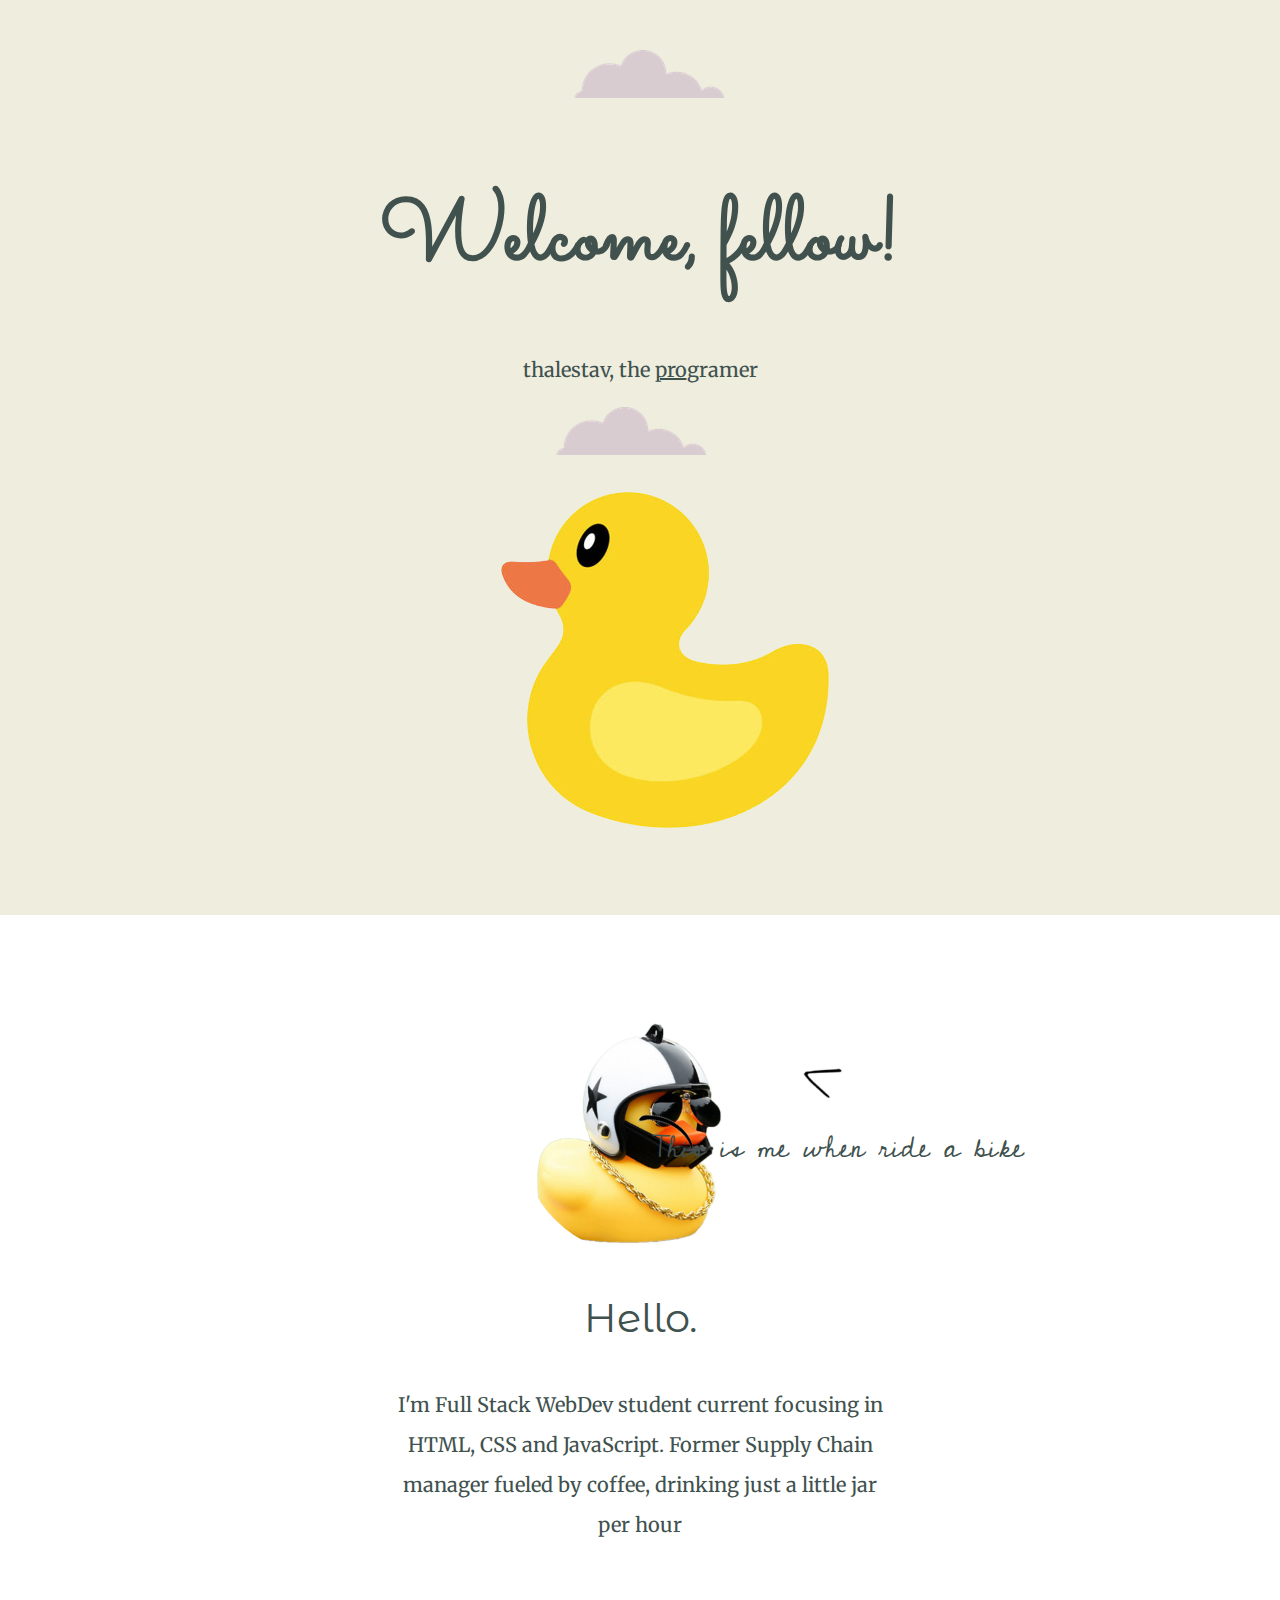
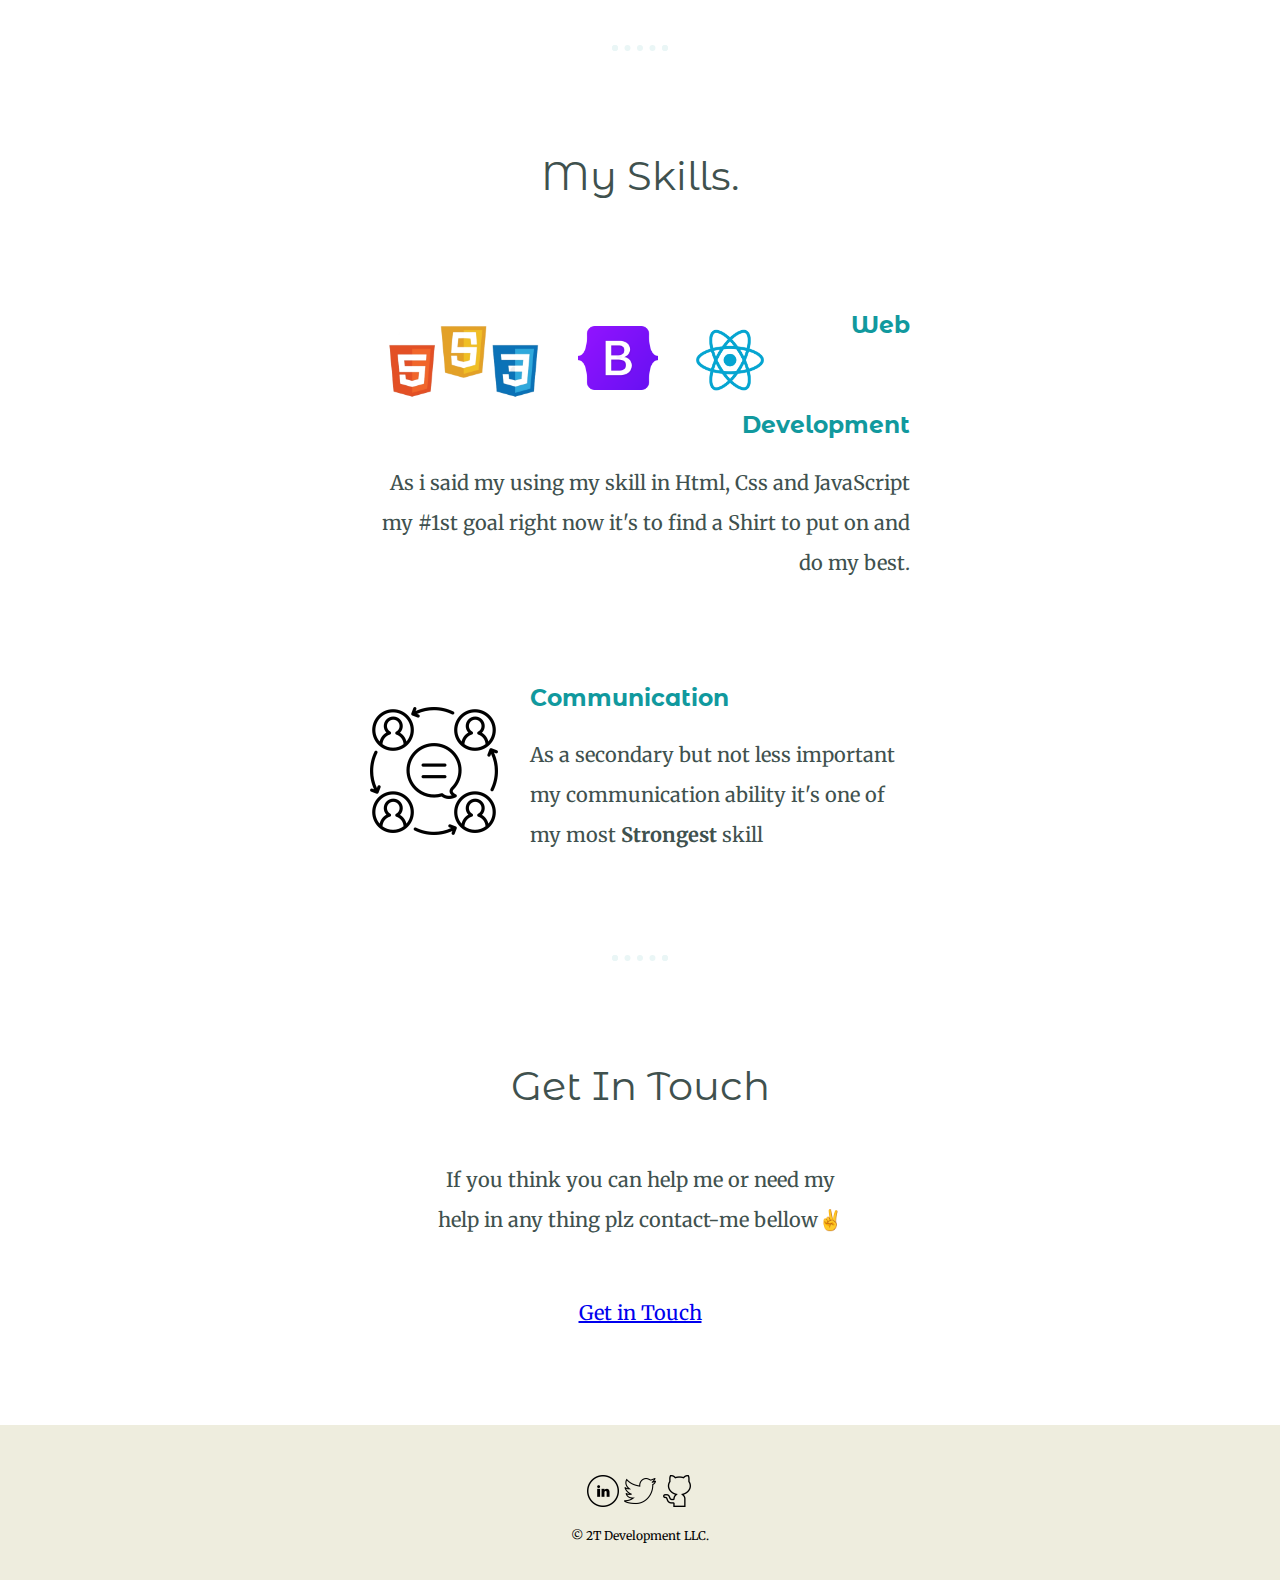
==== index.html @ 765ddc10 "html" ====
<!DOCTYPE html>
<html lang="en">
    <head>
        <meta charset="UTF-8">
        <meta http-equiv="X-UA-Compatible" content="IE=edge">
        <meta name="viewport" content="width=device-width, initial-scale=1.0">
        <title>Thales Tavares</title>
        <link href="https://cdn.jsdelivr.net/npm/bootstrap@5.1.3/dist/css/bootstrap.min.css" rel="stylesheet" integrity="sha384-1BmE4kWBq78iYhFldvKuhfTAU6auU8tT94WrHftjDbrCEXSU1oBoqyl2QvZ6jIW3" crossorigin="anonymous">    
        <link rel="stylesheet" href="/css/styles.css">
        <link rel="icon" href="/images/android-chrome-192x192.png">
        <link rel="preconnect" href="https://fonts.googleapis.com">
        <link rel="preconnect" href="https://fonts.gstatic.com" crossorigin>
        <link href="https://fonts.googleapis.com/css2?family=Cedarville+Cursive&family=Merriweather&family=Montserrat+Alternates&family=Sacramento&display=swap" rel="stylesheet">
    </head>
    <body>
        <div class="top-container">
            <img class="top-cloud" src="/images/cloud.png" alt="cloud-image">
            <h1>Welcome, fellow!</h1>
            <p>thalestav, the <u>pro</u>gramer</p>
            <img class="bottom-cloud" src="/images/cloud.png" alt="cloud-image">
            <img class="big-duck" src="/images/istockphoto-1127302688-612x612-removebg-preview.png" alt="mountain-image">
            
        </div>
        <div class="middle-container">
            <div class="profile">
                <img class="profile-photo" src="/images/duck-bike.jpg" alt="">
                <img class="arrow-photo" src="/images/seta-removebg-preview.png" alt="">
                <p class="arrow-part-02"><img src="/images/seta2-removebg-preview.png" alt=""></p>
                <p class="me-explanation">This is me when ride a bike</p>
                <h2>Hello.</h2>
                <p class="intro">I'm Full Stack WebDev student current focusing in HTML, CSS and JavaScript. Former Supply Chain manager fueled by coffee, drinking just a little jar per hour</p>
            </div>
            <hr>
            <div class="skills">
                <h2>My Skills.</h2>
                <div class="skill-row">
                    <div class="skill-div-01">
                        <img class="logo-htmlcssjs" src="/images/languages-logo-removebg-preview.png" alt="">
                        <img class="logo-bootstrap" src="/images/Bootstrap_logo.svg.png" alt="">
                        <img class="logo-reactjs" src="/images/537-5374089_react-js-logo-clipart-removebg-preview.png" alt="">
    
                    </div>
                    <div class="skill-div-02">
                        <h3>Web Development </h3>
                        <p>As i said my using my skill in Html, Css and JavaScript my #1st goal right now it's to find a Shirt to put on and do my best.</p>
    
                    </div>
                </div>
                <div class="skill-row">
                    <img class="com-photo" src="/images/communication.png" alt="">
                    <h3>Communication</h3>
                    <p>As a secondary but not less important my communication ability it's one of my most <strong>Strongest</strong> skill</p>
                </div>
            </div>
            <hr>

            <div class="contact-me">
                <h2>Get In Touch</h2>
                <p class="contac-message">If you think you can help me or need my help in any thing plz contact-me bellow&#9996;</p>
                <div class="btn-group">
                    <a href="https://wa.me/+5521982438564" class="btn btn-primary">Get in Touch</a>
                </div>
            </div>
        </div>
        
        
        <div class="bottom-container">
            <a href="https://www.logoedin.com/in/thalestav/"><img class="footer-logo" src="/images/linkedin.png" alt=""></a>
            <a href="/images/twitter.png"><img  class="footer-logo" src="/images/twitter.png" alt=""></a>
            <a href="https://github.com/thalestav/thalestav/blob/main/README.md"><img class="footer-logo" src="/images/github.png" alt=""></a>
            <p class="copyright">© 2T Development LLC.</p>
        </div>
    </body>
</html>
---- css/styles.css ----
body{
    margin: 0;
    text-align: center;
    font-family: 'Merriweather', serif;
    font-size: 1.25rem;
    color: #40514E;
}
h1{
    margin: 50px auto 0 auto;
    font-family: 'Sacramento', cursive;
    font-size: 5.625rem;
    line-height: 2;
}
h2{
    font-family: 'Montserrat Alternates', sans-serif;
    font-size: 2.5rem;
    font-weight: normal;
    padding-bottom: 10px;
}
h3{
    color: #11999e;
    font-family: 'Montserrat Alternates', sans-serif;
}
p{
    line-height: 2;
}
hr{
    border: dotted #EAF6f6 6px;
    border-bottom: none;
    width: 4%;
    margin: 100px auto;
}

.top-container {
    background-color: #EEEDDE;
    position: relative;
    padding-top: 100px;
    margin-bottom: 60px;
}
.bottom-cloud{
    position: absolute;
    left: 34.75rem;
    bottom: 28.75rem;
}
.big-duck{
    margin-left: 50px;
}
.top-cloud{
    right: 34.75rem;
    top: 3.125rem;
    position: absolute;
}
.middle-container{
    margin: 100px;
}
.intro{
    width: 45%;
    margin: auto;
}
.contac-message{
    width: 40%;
    margin: 40px auto 60px;
}
.profile-photo{
    border-radius: 50%;
    width: 15rem;
    height: 15rem;
}
.arrow-photo {
    position: absolute;
    width: 8rem;
    height: 8rem;
}
.me-explanation{
    font-family: 'Cedarville Cursive', cursive; 
    font-size: 1.9rem;
    position: absolute;
    right: 16rem;
    top: 68rem;
}
.arrow-part-02{
    font-size: 5rem;
    position: absolute;
    font-family: 'Cedarville Cursive', cursive; 
    right: 33rem;
    top: 61rem;
}
.logo-htmlcssjs{
    width: 10rem;
    margin: 1rem;
    margin-top: 0;
}
.logo-bootstrap{
    width: 5rem;
    margin: 1rem;
}
.logo-reactjs{
    width: 5rem;
    margin: 1rem;
}
.com-photo{
    width: 8rem;
    margin-top: 1.5rem;
    margin-right: 2rem;
}
.skill-div-02{
    text-align:end;
}
.logo-htmlcssjs, .logo-bootstrap, .logo-reactjs, .com-photo{
    float: left;
}
.skill-row{
    width: 50%;
    margin: 100px auto 100px auto;
    text-align: left;
}
.btn-group{
    margin-bottom: 25px;
    margin-top: 15px;
}
.footer-logo{
    width: 2rem;
}
.bottom-container{
    background-color: #EEEDDE;
    padding: 50px 0 20px;
}
.copyright{
    color: black;
    font-size: 0.75rem;
}
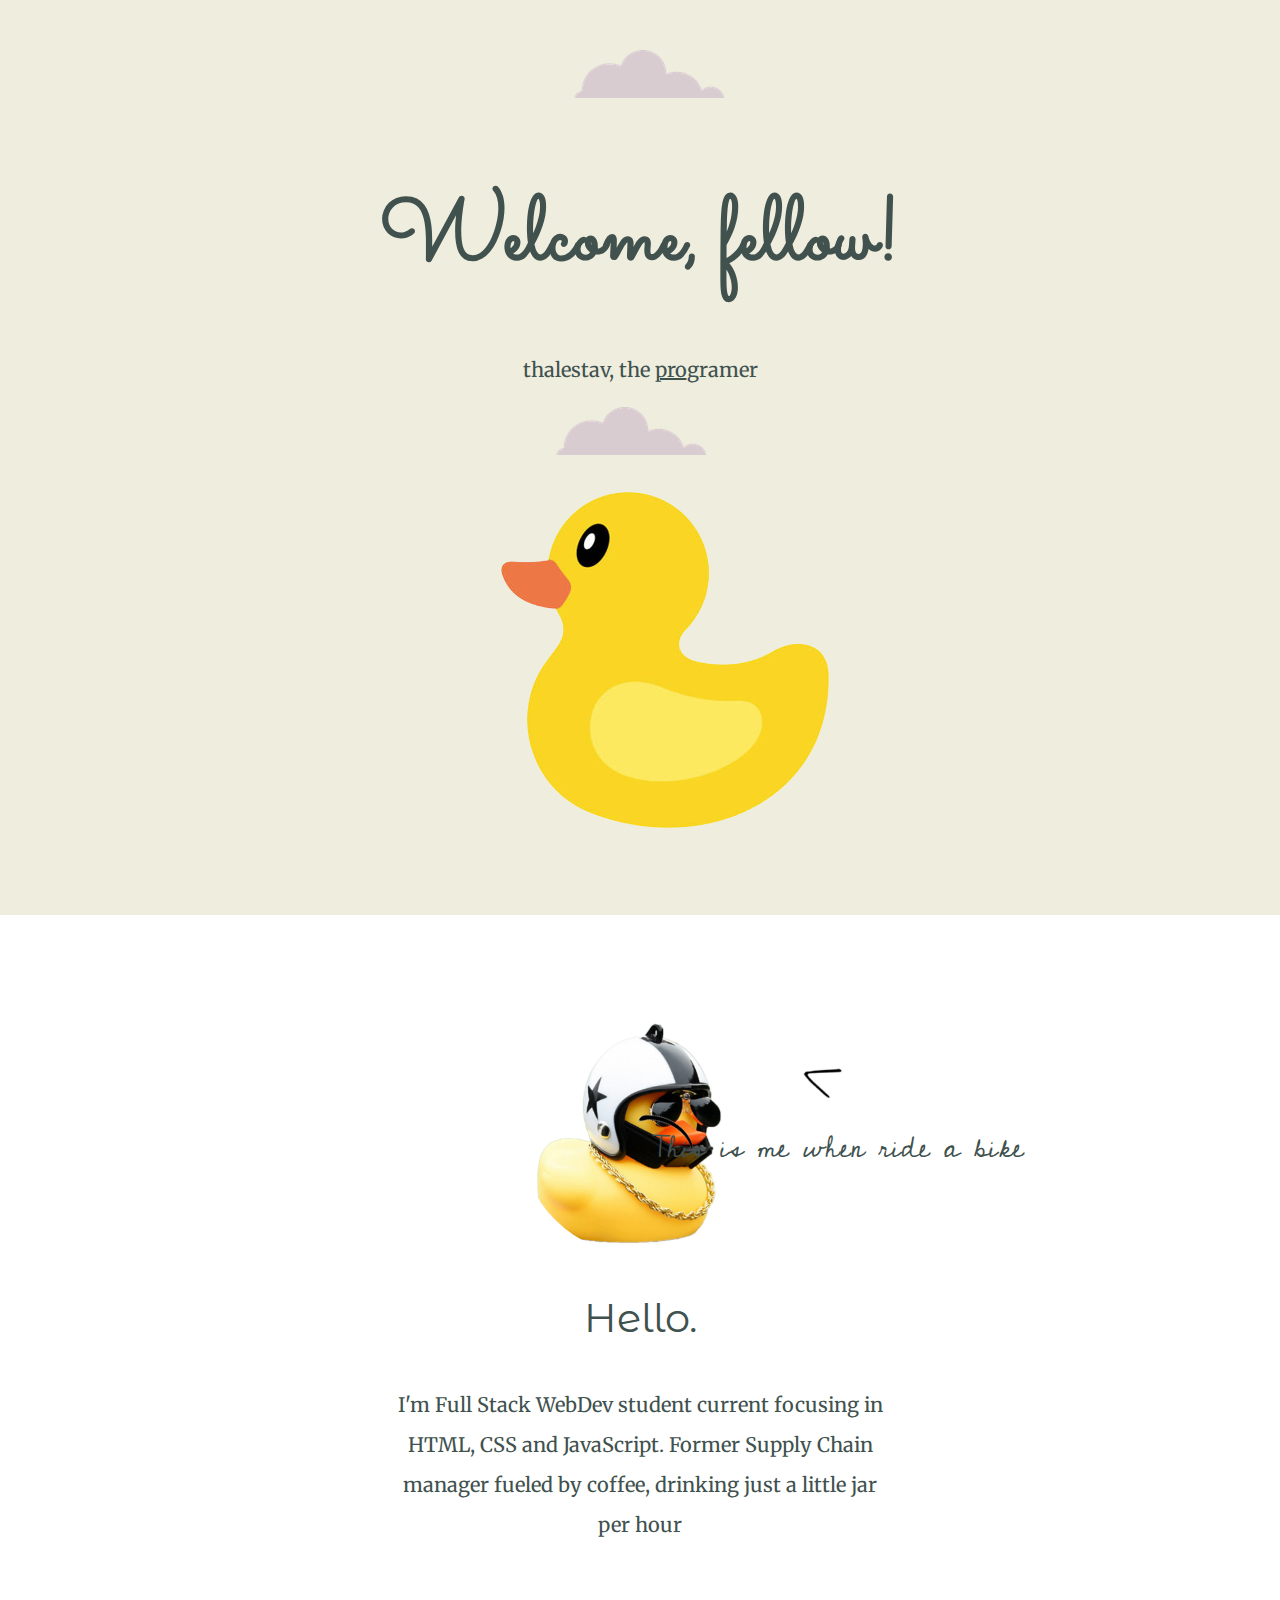
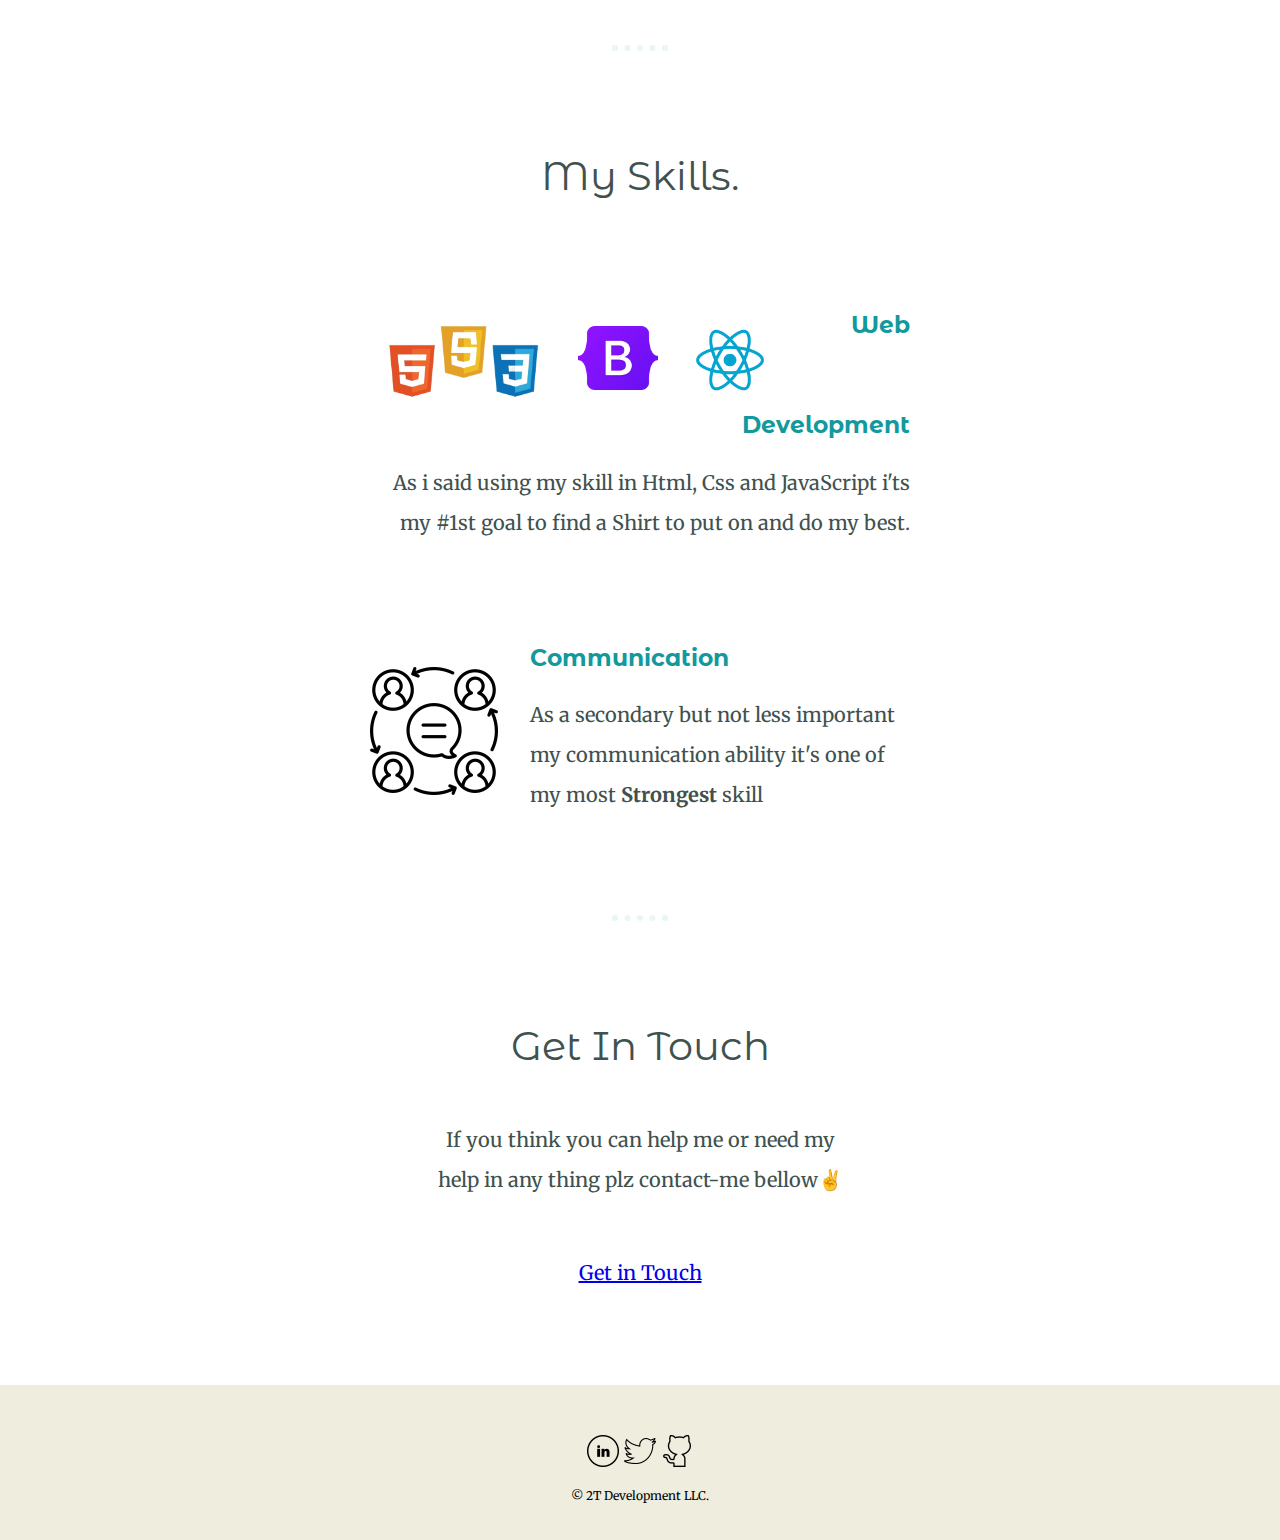
==== commit 97a6f8ae: "text correction" ====
--- a/index.html
+++ b/index.html
@@ -6,26 +6,26 @@
         <meta name="viewport" content="width=device-width, initial-scale=1.0">
         <title>Thales Tavares</title>
         <link href="https://cdn.jsdelivr.net/npm/bootstrap@5.1.3/dist/css/bootstrap.min.css" rel="stylesheet" integrity="sha384-1BmE4kWBq78iYhFldvKuhfTAU6auU8tT94WrHftjDbrCEXSU1oBoqyl2QvZ6jIW3" crossorigin="anonymous">    
-        <link rel="stylesheet" href="/css/styles.css">
-        <link rel="icon" href="/images/android-chrome-192x192.png">
+        <link rel="stylesheet" href="./css/styles.css">
+        <link rel="icon" href="./images/android-chrome-192x192.png">
         <link rel="preconnect" href="https://fonts.googleapis.com">
         <link rel="preconnect" href="https://fonts.gstatic.com" crossorigin>
         <link href="https://fonts.googleapis.com/css2?family=Cedarville+Cursive&family=Merriweather&family=Montserrat+Alternates&family=Sacramento&display=swap" rel="stylesheet">
     </head>
     <body>
         <div class="top-container">
-            <img class="top-cloud" src="/images/cloud.png" alt="cloud-image">
+            <img class="top-cloud" src="./images/cloud.png" alt="cloud-image">
             <h1>Welcome, fellow!</h1>
             <p>thalestav, the <u>pro</u>gramer</p>
-            <img class="bottom-cloud" src="/images/cloud.png" alt="cloud-image">
-            <img class="big-duck" src="/images/istockphoto-1127302688-612x612-removebg-preview.png" alt="mountain-image">
+            <img class="bottom-cloud" src="./images/cloud.png" alt="cloud-image">
+            <img class="big-duck" src="./images/istockphoto-1127302688-612x612-removebg-preview.png" alt="mountain-image">
             
         </div>
         <div class="middle-container">
             <div class="profile">
-                <img class="profile-photo" src="/images/duck-bike.jpg" alt="">
-                <img class="arrow-photo" src="/images/seta-removebg-preview.png" alt="">
-                <p class="arrow-part-02"><img src="/images/seta2-removebg-preview.png" alt=""></p>
+                <img class="profile-photo" src="./images/duck-bike.jpg" alt="">
+                <img class="arrow-photo" src="./images/seta-removebg-preview.png" alt="">
+                <p class="arrow-part-02"><img src="./images/seta2-removebg-preview.png" alt=""></p>
                 <p class="me-explanation">This is me when ride a bike</p>
                 <h2>Hello.</h2>
                 <p class="intro">I'm Full Stack WebDev student current focusing in HTML, CSS and JavaScript. Former Supply Chain manager fueled by coffee, drinking just a little jar per hour</p>
@@ -35,19 +35,19 @@
                 <h2>My Skills.</h2>
                 <div class="skill-row">
                     <div class="skill-div-01">
-                        <img class="logo-htmlcssjs" src="/images/languages-logo-removebg-preview.png" alt="">
-                        <img class="logo-bootstrap" src="/images/Bootstrap_logo.svg.png" alt="">
-                        <img class="logo-reactjs" src="/images/537-5374089_react-js-logo-clipart-removebg-preview.png" alt="">
+                        <img class="logo-htmlcssjs" src="./images/languages-logo-removebg-preview.png" alt="">
+                        <img class="logo-bootstrap" src="./images/Bootstrap_logo.svg.png" alt="">
+                        <img class="logo-reactjs" src="./images/537-5374089_react-js-logo-clipart-removebg-preview.png" alt="">
     
                     </div>
                     <div class="skill-div-02">
                         <h3>Web Development </h3>
-                        <p>As i said my using my skill in Html, Css and JavaScript my #1st goal right now it's to find a Shirt to put on and do my best.</p>
+                        <p>As i said using my skill in Html, Css and JavaScript i'ts my #1st goal to find a Shirt to put on and do my best.</p>
     
                     </div>
                 </div>
                 <div class="skill-row">
-                    <img class="com-photo" src="/images/communication.png" alt="">
+                    <img class="com-photo" src="./images/communication.png" alt="">
                     <h3>Communication</h3>
                     <p>As a secondary but not less important my communication ability it's one of my most <strong>Strongest</strong> skill</p>
                 </div>
@@ -65,9 +65,9 @@
         
         
         <div class="bottom-container">
-            <a href="https://www.logoedin.com/in/thalestav/"><img class="footer-logo" src="/images/linkedin.png" alt=""></a>
-            <a href="/images/twitter.png"><img  class="footer-logo" src="/images/twitter.png" alt=""></a>
-            <a href="https://github.com/thalestav/thalestav/blob/main/README.md"><img class="footer-logo" src="/images/github.png" alt=""></a>
+            <a href="https://www.logoedin.com/in/thalestav/"><img class="footer-logo" src="./images/linkedin.png" alt=""></a>
+            <a href="./images/twitter.png"><img  class="footer-logo" src="./images/twitter.png" alt=""></a>
+            <a href="https://github.com/thalestav/thalestav/blob/main/README.md"><img class="footer-logo" src="./images/github.png" alt=""></a>
             <p class="copyright">© 2T Development LLC.</p>
         </div>
     </body>
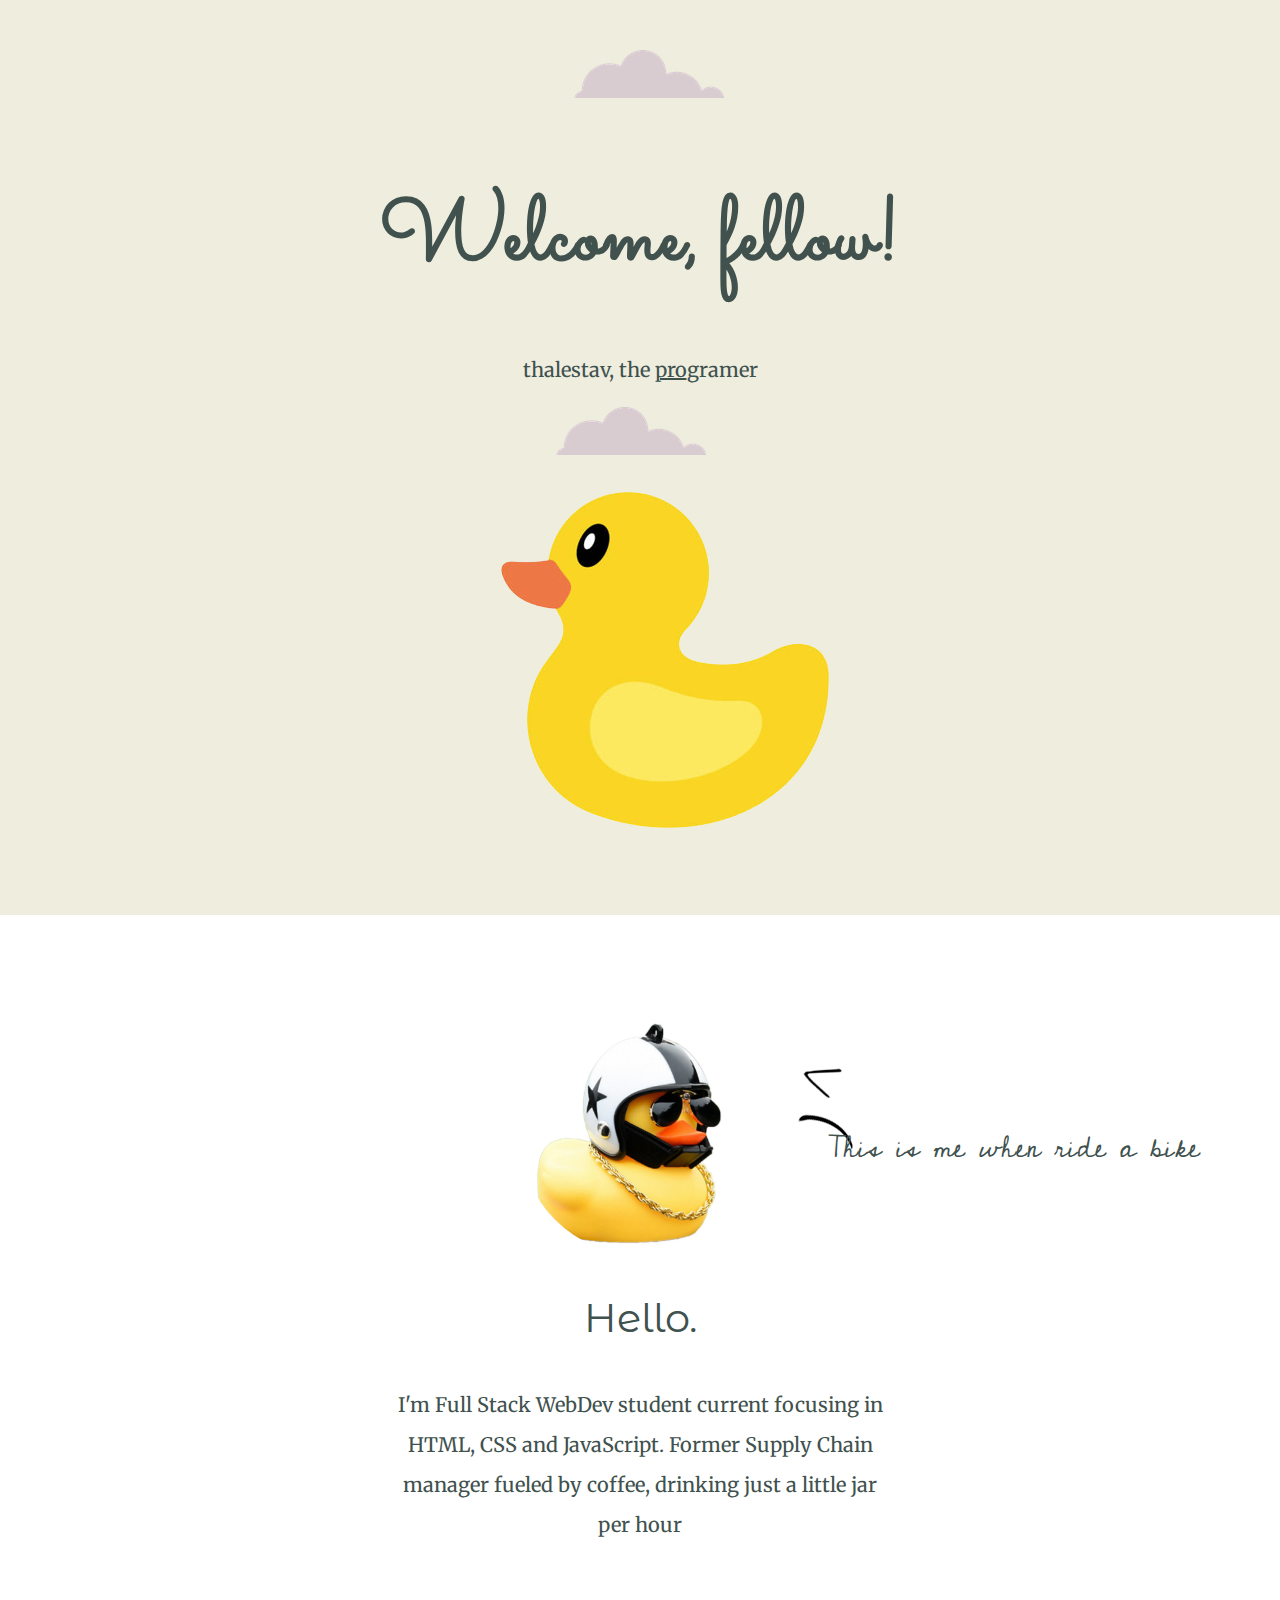
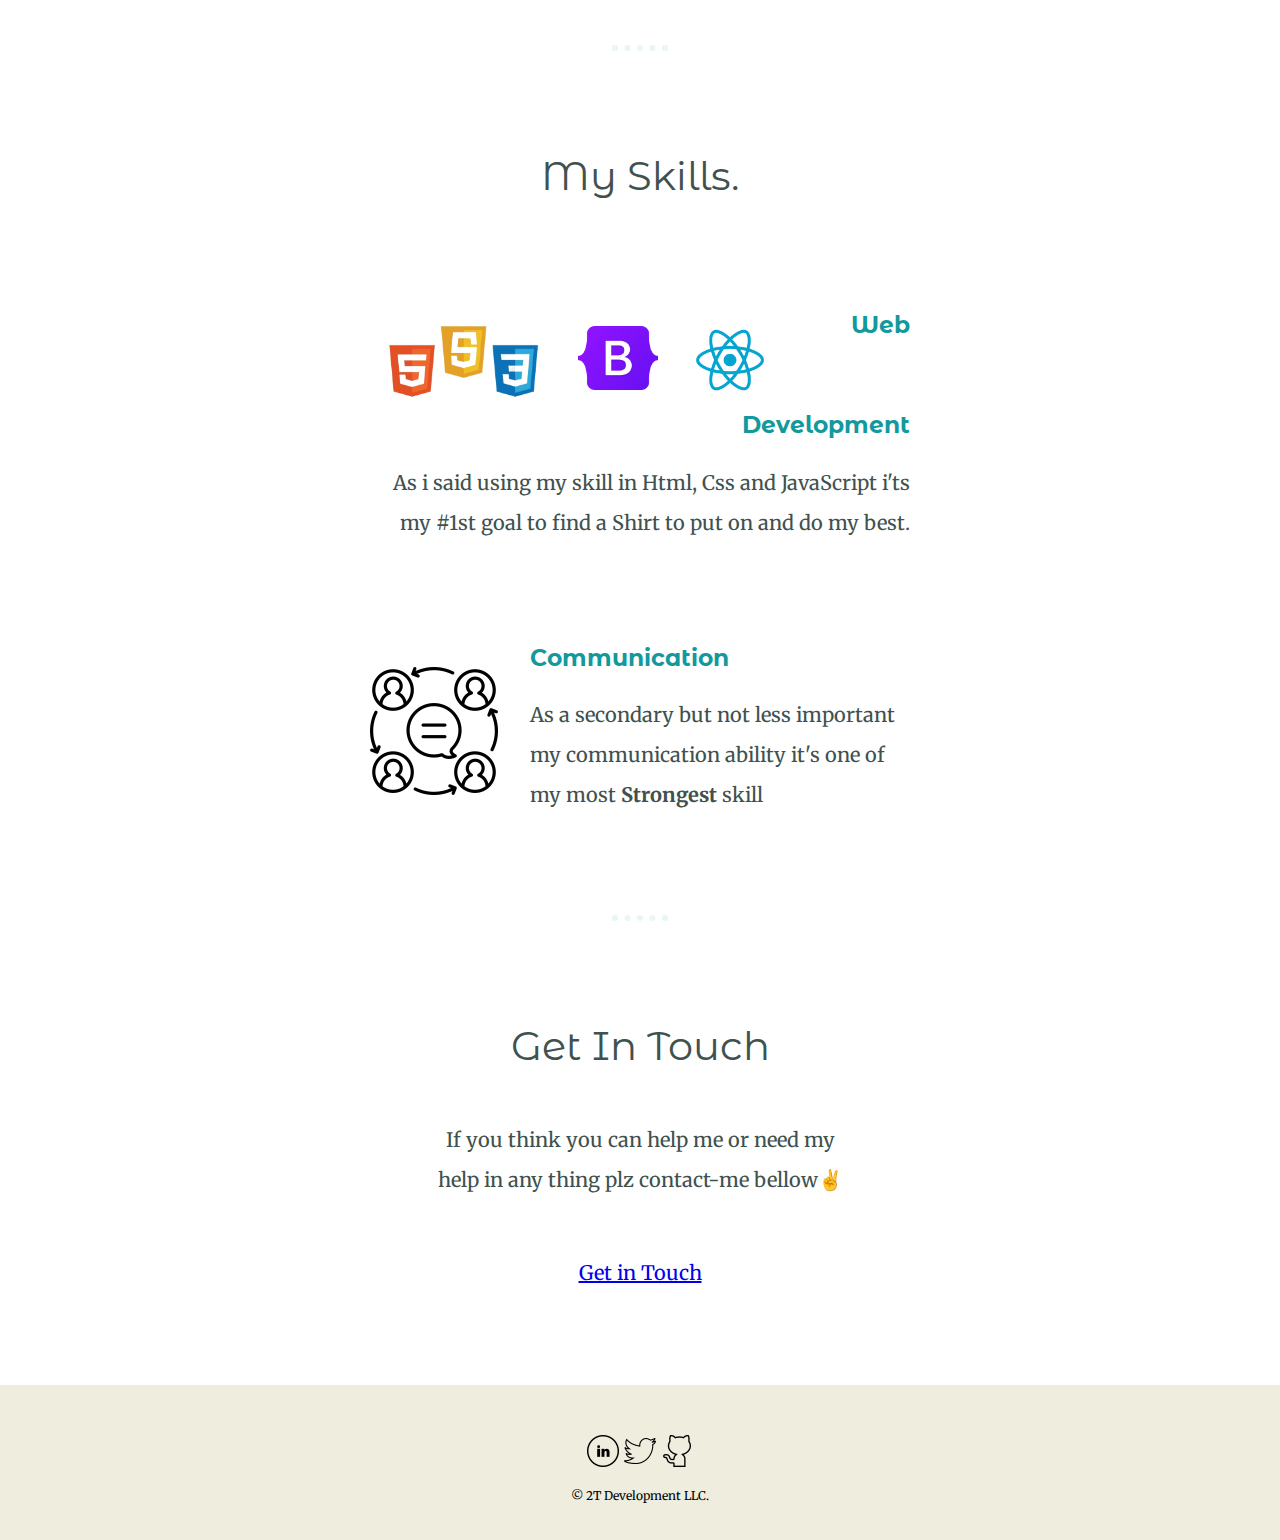
==== commit a2870f38: "Modifications at css" ====
--- a/index.html
+++ b/index.html
@@ -65,8 +65,8 @@
         
         
         <div class="bottom-container">
-            <a href="https://www.logoedin.com/in/thalestav/"><img class="footer-logo" src="./images/linkedin.png" alt=""></a>
-            <a href="./images/twitter.png"><img  class="footer-logo" src="./images/twitter.png" alt=""></a>
+            <a href="https://www.linkedin.com/in/thalestav/"><img class="footer-logo" src="./images/linkedin.png" alt=""></a>
+            <a href="https://twitter.com/thalestav"><img  class="footer-logo" src="./images/twitter.png" alt=""></a>
             <a href="https://github.com/thalestav/thalestav/blob/main/README.md"><img class="footer-logo" src="./images/github.png" alt=""></a>
             <p class="copyright">© 2T Development LLC.</p>
         </div>
--- a/css/styles.css
+++ b/css/styles.css
@@ -75,14 +75,14 @@
     font-family: 'Cedarville Cursive', cursive; 
     font-size: 1.9rem;
     position: absolute;
-    right: 16rem;
+    right: 5rem;
     top: 68rem;
 }
 .arrow-part-02{
     font-size: 5rem;
     position: absolute;
     font-family: 'Cedarville Cursive', cursive; 
-    right: 33rem;
+    right: 23rem;
     top: 61rem;
 }
 .logo-htmlcssjs{
